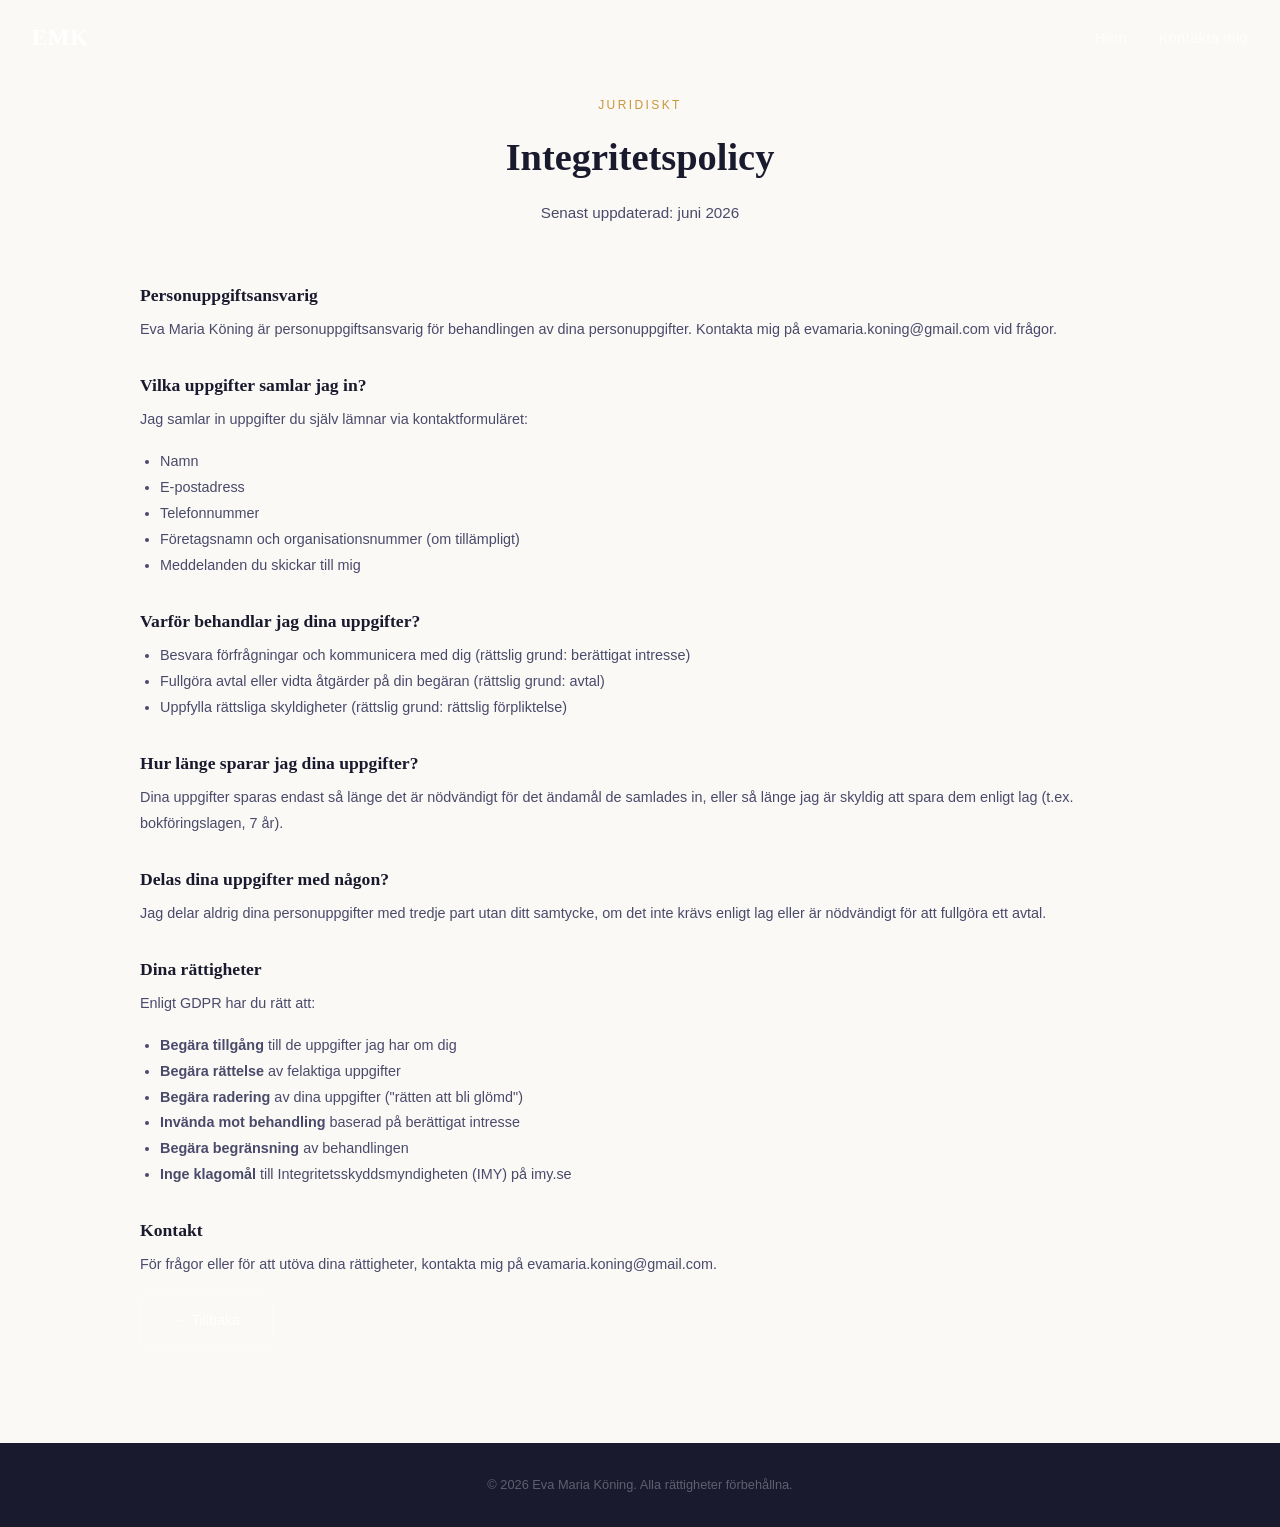
==== integritetspolicy.html @ 90b69c73 "made contactform, added img" ====
<!doctype html>
<html lang="sv">
  <head>
    <meta charset="UTF-8" />
    <meta name="viewport" content="width=device-width, initial-scale=1.0" />
    <title>Integritetspolicy | Eva Maria Köning</title>
    <link rel="stylesheet" href="style.css" />
    <meta
      name="description"
      content="Integritetspolicy för Eva Maria Köning – hur jag samlar in, använder och skyddar personuppgifter."
    />
  </head>
  <body>
    <!-- HEADER -->
    <header id="site-header">
      <div class="header-inner">
        <a href="index.html" class="logo">EMK</a>
        <nav class="menu">
          <ul>
            <li><a href="index.html">Hem</a></li>
            <li><a href="index.html#kontakt">Kontakta mig</a></li>
          </ul>
        </nav>
      </div>
    </header>

    <main>
      <section class="section">
        <div class="container">
          <div class="section-header">
            <span class="section-label">Juridiskt</span>
            <h2>Integritetspolicy</h2>
            <p>Senast uppdaterad: juni 2026</p>
          </div>

          <article class="policy-text">
            <h3>Personuppgiftsansvarig</h3>
            <p>
              Eva Maria Köning är personuppgiftsansvarig för behandlingen av
              dina personuppgifter. Kontakta mig på
              <a href="mailto:evamaria.koning@gmail.com"
                >evamaria.koning@gmail.com</a
              >
              vid frågor.
            </p>

            <h3>Vilka uppgifter samlar jag in?</h3>
            <p>
              Jag samlar in uppgifter du själv lämnar via kontaktformuläret:
            </p>
            <ul>
              <li>Namn</li>
              <li>E-postadress</li>
              <li>Telefonnummer</li>
              <li>Företagsnamn och organisationsnummer (om tillämpligt)</li>
              <li>Meddelanden du skickar till mig</li>
            </ul>

            <h3>Varför behandlar jag dina uppgifter?</h3>
            <ul>
              <li>
                Besvara förfrågningar och kommunicera med dig (rättslig grund:
                berättigat intresse)
              </li>
              <li>
                Fullgöra avtal eller vidta åtgärder på din begäran (rättslig
                grund: avtal)
              </li>
              <li>
                Uppfylla rättsliga skyldigheter (rättslig grund: rättslig
                förpliktelse)
              </li>
            </ul>

            <h3>Hur länge sparar jag dina uppgifter?</h3>
            <p>
              Dina uppgifter sparas endast så länge det är nödvändigt för det
              ändamål de samlades in, eller så länge jag är skyldig att spara
              dem enligt lag (t.ex. bokföringslagen, 7 år).
            </p>

            <h3>Delas dina uppgifter med någon?</h3>
            <p>
              Jag delar aldrig dina personuppgifter med tredje part utan ditt
              samtycke, om det inte krävs enligt lag eller är nödvändigt för att
              fullgöra ett avtal.
            </p>

            <h3>Dina rättigheter</h3>
            <p>Enligt GDPR har du rätt att:</p>
            <ul>
              <li>
                <strong>Begära tillgång</strong> till de uppgifter jag har om
                dig
              </li>
              <li><strong>Begära rättelse</strong> av felaktiga uppgifter</li>
              <li>
                <strong>Begära radering</strong> av dina uppgifter ("rätten att
                bli glömd")
              </li>
              <li>
                <strong>Invända mot behandling</strong> baserad på berättigat
                intresse
              </li>
              <li><strong>Begära begränsning</strong> av behandlingen</li>
              <li>
                <strong>Inge klagomål</strong> till Integritetsskyddsmyndigheten
                (IMY) på
                <a
                  href="https://www.imy.se"
                  target="_blank"
                  rel="noopener noreferrer"
                  >imy.se</a
                >
              </li>
            </ul>

            <h3>Kontakt</h3>
            <p>
              För frågor eller för att utöva dina rättigheter, kontakta mig på
              <a href="mailto:evamaria.koning@gmail.com"
                >evamaria.koning@gmail.com</a
              >.
            </p>

            <a
              href="javascript:history.back()"
              class="btn btn-outline btn-back"
            >
              ← Tillbaka
            </a>
          </article>
        </div>
      </section>
    </main>

    <footer class="footer">
      <div class="container">
        <p class="footer-copy">
          &copy; 2026 Eva Maria Köning. Alla rättigheter förbehållna.
        </p>
      </div>
    </footer>
  </body>
</html>
---- style.css ----
@charset "UTF-8";

/* ===================================
   VARIABLER & RESET
   =================================== */
:root {
  --ink: #1a1a2e;
  --ink-mid: #4a4a6a;
  --ink-light: #8888aa;
  --cream: #faf9f6;
  --white: #ffffff;
  --accent: #c9963a;
  --accent-light: #f5e8d0;
  --accent-dark: #a67c28;
  --border: #e8e4dc;
  --bg-alt: #f3f1ec;
  --radius: 12px;
  --radius-sm: 6px;
  --shadow: 0 2px 16px rgba(26, 26, 46, 0.08);
  --shadow-lg: 0 8px 40px rgba(26, 26, 46, 0.14);
  --transition: 0.3s ease;
}

*,
*::before,
*::after {
  box-sizing: border-box;
  margin: 0;
  padding: 0;
}

html {
  scroll-behavior: smooth;
  font-size: 16px;
}

body {
  font-family: "DM Sans", sans-serif;
  background: var(--cream);
  color: var(--ink);
  line-height: 1.6;
}

a {
  color: inherit;
  text-decoration: none;
}

/* ===================================
   HEADER
   =================================== */
#site-header {
  position: fixed;
  top: 0;
  left: 0;
  right: 0;
  z-index: 100;
  transition:
    background var(--transition),
    box-shadow var(--transition);
}

.header-inner {
  display: flex;
  align-items: center;
  justify-content: space-between;
  padding: 1.25rem 2rem;
}

#site-header.scrolled {
  background: var(--white);
  box-shadow: 0 1px 0 var(--border);
}

.logo {
  font-family: "Playfair Display", serif;
  font-size: 1.4rem;
  font-weight: 700;
  color: var(--white);
  letter-spacing: 0.05em;
  transition: color var(--transition);
}

#site-header.scrolled .logo {
  color: var(--ink);
}

#menu-toggle {
  display: none;
}

.menu-icon {
  display: none;
  font-size: 1.8rem;
  cursor: pointer;
  color: var(--white);
  transition: color var(--transition);
}

#site-header.scrolled .menu-icon {
  color: var(--ink);
}

.menu ul {
  list-style: none;
  display: flex;
  gap: 2rem;
  align-items: center;
}

.menu a {
  font-size: 0.9rem;
  font-weight: 500;
  color: rgba(255, 255, 255, 0.85);
  letter-spacing: 0.03em;
  transition: color var(--transition);
}

.menu a:hover {
  color: var(--white);
}

#site-header.scrolled .menu a {
  color: var(--ink-mid);
}

#site-header.scrolled .menu a:hover {
  color: var(--accent);
}

.nav-cta {
  background: var(--accent) !important;
  color: var(--white) !important;
  padding: 0.5rem 1.25rem !important;
  border-radius: var(--radius-sm) !important;
  transition: background var(--transition) !important;
}

.nav-cta:hover {
  background: var(--accent-dark) !important;
}

@media (max-width: 767px) {
  .menu-icon {
    display: block;
  }

  .menu {
    display: none;
    position: absolute;
    top: 100%;
    right: 0;
    background: var(--white);
    box-shadow: var(--shadow-lg);
    border-radius: 0 0 var(--radius) var(--radius);
    min-width: 220px;
  }

  #menu-toggle:checked + .menu-icon + .menu {
    display: block;
  }

  .menu ul {
    flex-direction: column;
    gap: 0;
    padding: 0.5rem 0;
  }

  .menu a {
    display: block;
    padding: 0.75rem 1.5rem;
    color: var(--ink) !important;
  }

  .nav-cta {
    margin: 0.5rem 1rem !important;
    display: block !important;
    text-align: center !important;
  }
}

/* ===================================
   HERO
   =================================== */
.hero {
  position: relative;
  min-height: 100vh;
  display: flex;
  align-items: center;
  background: var(--ink);
  overflow: hidden;
}

.hero-bg {
  position: absolute;
  inset: 0;
  background:
    radial-gradient(
      ellipse at 70% 50%,
      rgba(201, 150, 58, 0.15) 0%,
      transparent 60%
    ),
    radial-gradient(
      ellipse at 20% 80%,
      rgba(201, 150, 58, 0.08) 0%,
      transparent 50%
    );
}

.hero-content {
  position: relative;
  z-index: 1;
  padding: 8rem 2rem 4rem;
  max-width: 1100px;
  margin: 0 auto;
  width: 100%;
}

.hero-eyebrow {
  font-size: 0.8rem;
  letter-spacing: 0.2em;
  text-transform: uppercase;
  color: var(--accent);
  margin-bottom: 1.5rem;
}

.hero-content h1 {
  font-family: "Playfair Display", serif;
  font-size: clamp(3rem, 8vw, 6rem);
  font-weight: 700;
  line-height: 1.05;
  color: var(--white);
  margin-bottom: 1.5rem;
}

.hero-content h1 em {
  color: var(--accent);
  font-style: italic;
}

.hero-sub {
  font-size: 1.1rem;
  color: rgba(255, 255, 255, 0.7);
  max-width: 500px;
  margin-bottom: 2.5rem;
  line-height: 1.7;
}

.hero-btns {
  display: flex;
  gap: 1rem;
  flex-wrap: wrap;
}

.hero-deco {
  position: absolute;
  right: 5%;
  top: 50%;
  transform: translateY(-50%);
  pointer-events: none;
}

.deco-circle {
  width: 300px;
  height: 300px;
  border-radius: 50%;
  border: 1px solid rgba(201, 150, 58, 0.2);
  position: relative;
}

.deco-circle::before {
  content: "";
  position: absolute;
  inset: 20px;
  border-radius: 50%;
  border: 1px solid rgba(201, 150, 58, 0.15);
}

.deco-line {
  width: 1px;
  height: 120px;
  background: linear-gradient(to bottom, var(--accent), transparent);
  margin: 0 auto;
}

@media (max-width: 767px) {
  .hero-deco {
    display: none;
  }
}

/* ===================================
   KNAPPAR
   =================================== */
.btn {
  display: inline-block;
  font-family: "DM Sans", sans-serif;
  font-size: 0.9rem;
  font-weight: 500;
  padding: 0.85rem 2rem;
  border-radius: var(--radius-sm);
  transition: all var(--transition);
  cursor: pointer;
}

.btn-primary {
  background: var(--accent);
  color: var(--white);
}

.btn-primary:hover {
  background: var(--accent-dark);
  transform: translateY(-2px);
  box-shadow: 0 6px 20px rgba(201, 150, 58, 0.3);
}

.btn-outline {
  background: transparent;
  color: var(--white);
  border: 1px solid rgba(255, 255, 255, 0.3);
}

.btn-outline:hover {
  border-color: var(--white);
  transform: translateY(-2px);
}

/* ===================================
   GEMENSAMT
   =================================== */
.section {
  padding: 6rem 1.5rem;
}

.section-alt {
  background: var(--bg-alt);
}

.container {
  max-width: 1000px;
  margin: 0 auto;
}

.section-header {
  text-align: center;
  margin-bottom: 3.5rem;
}

.section-label {
  display: block;
  font-size: 0.75rem;
  letter-spacing: 0.2em;
  text-transform: uppercase;
  color: var(--accent);
  margin-bottom: 0.75rem;
}

.section-header h2 {
  font-family: "Playfair Display", serif;
  font-size: clamp(1.8rem, 3vw, 2.5rem);
  font-weight: 700;
  color: var(--ink);
  margin-bottom: 0.75rem;
}

.section-header p {
  font-size: 0.95rem;
  color: var(--ink-mid);
  max-width: 500px;
  margin: 0 auto;
}

/* ===================================
   OM MIG
   =================================== */
.om-grid {
  display: grid;
  grid-template-columns: 1fr 1fr;
  gap: 4rem;
  align-items: center;
}

.om-text .section-label {
  text-align: left;
}

.om-text h2 {
  font-family: "Playfair Display", serif;
  font-size: clamp(1.8rem, 3vw, 2.5rem);
  font-weight: 700;
  color: var(--ink);
  margin-bottom: 1.25rem;
  line-height: 1.2;
}

.om-text p {
  color: var(--ink-mid);
  margin-bottom: 1rem;
  line-height: 1.8;
}

.om-text em {
  color: var(--accent);
  font-style: italic;
}

.om-lista {
  list-style: none;
  margin-top: 1.5rem;
  display: flex;
  flex-direction: column;
  gap: 0.5rem;
}

.om-lista li {
  font-size: 0.9rem;
  color: var(--ink-mid);
}

.om-bild {
  display: flex;
  justify-content: center;
}

.bild-placeholder {
  width: 100%;
  max-width: 360px;
  aspect-ratio: 3/4;
  background: var(--border);
  border-radius: var(--radius);
  display: flex;
  align-items: center;
  justify-content: center;
  color: var(--ink-light);
  font-size: 0.85rem;
  border: 2px dashed var(--border);
}

@media (max-width: 767px) {
  .om-grid {
    grid-template-columns: 1fr;
    gap: 2rem;
  }

  .om-bild {
    order: -1;
  }
}

/* ===================================
   TJÄNSTER
   =================================== */
.tjanster-grid {
  display: grid;
  grid-template-columns: repeat(auto-fit, minmax(220px, 1fr));
  gap: 1.5rem;
}

.tjanst-kort {
  background: var(--white);
  border: 1px solid var(--border);
  border-radius: var(--radius);
  padding: 2rem 1.5rem;
  transition:
    transform var(--transition),
    box-shadow var(--transition);
}

.tjanst-kort:hover {
  transform: translateY(-4px);
  box-shadow: var(--shadow-lg);
}

.tjanst-ikon {
  font-size: 1.8rem;
  color: var(--accent);
  margin-bottom: 1rem;
}

.tjanst-kort h3 {
  font-family: "Playfair Display", serif;
  font-size: 1.1rem;
  color: var(--ink);
  margin-bottom: 0.75rem;
}

.tjanst-kort p {
  font-size: 0.9rem;
  color: var(--ink-mid);
  line-height: 1.7;
}

/* ===================================
   PORTFOLIO
   =================================== */
.portfolio-grid {
  display: grid;
  grid-template-columns: repeat(auto-fit, minmax(280px, 1fr));
  gap: 1.5rem;
}

.portfolio-kort {
  background: var(--white);
  border: 1px solid var(--border);
  border-radius: var(--radius);
  overflow: hidden;
  transition:
    transform var(--transition),
    box-shadow var(--transition);
}
a.portfolio-kort {
  text-decoration: none;
  color: inherit;
  display: block;
}

.portfolio-kort:hover {
  transform: translateY(-4px);
  box-shadow: var(--shadow-lg);
}

.portfolio-bild {
  height: 200px;
  overflow: hidden; /* lägg till */
}

.portfolio-bild img {
  width: 100%;
  height: 100%;
  max-width: 100%;
  object-fit: cover; /* fyller ytan utan att stretcha */
  object-position: center;
  display: block;
  transition: transform 0.4s ease;
}
.portfolio-kort:hover .portfolio-bild img {
  transform: scale(1.05); /* lätt zoom vid hover */
}
.portfolio-info {
  padding: 1.25rem;
}

.portfolio-info h3 {
  font-family: "Playfair Display", serif;
  font-size: 1.05rem;
  color: var(--ink);
  margin-bottom: 0.5rem;
}

.portfolio-info p {
  font-size: 0.85rem;
  color: var(--ink-mid);
  margin-bottom: 0.75rem;
  line-height: 1.6;
}

.portfolio-tag {
  display: inline-block;
  font-size: 0.75rem;
  font-weight: 500;
  background: var(--accent-light);
  color: var(--accent-dark);
  padding: 0.2rem 0.6rem;
  border-radius: 20px;
  margin-right: 0.25rem;
}

/* ===================================
   PRISER
   =================================== */
.priser-grid {
  display: grid;
  grid-template-columns: repeat(auto-fit, minmax(260px, 1fr));
  gap: 1.5rem;
  align-items: start;
}

.pris-kort {
  background: var(--white);
  border: 1px solid var(--border);
  border-radius: var(--radius);
  padding: 2rem 1.5rem;
  position: relative;
}

.pris-featured {
  background: var(--ink);
  border-color: var(--ink);
  transform: scale(1.03);
}

.pris-badge {
  position: absolute;
  top: -12px;
  left: 50%;
  transform: translateX(-50%);
  background: var(--accent);
  color: var(--white);
  font-size: 0.75rem;
  font-weight: 600;
  padding: 0.3rem 1rem;
  border-radius: 20px;
}

.pris-kort h3 {
  font-family: "Playfair Display", serif;
  font-size: 1.2rem;
  color: var(--ink);
  margin-bottom: 0.75rem;
}

.pris-featured h3 {
  color: var(--white);
}

.pris {
  font-size: 0.9rem;
  color: var(--ink-mid);
  margin-bottom: 1.5rem;
}

.pris-featured .pris {
  color: rgba(255, 255, 255, 0.7);
}

.pris strong {
  font-size: 1.5rem;
  color: var(--ink);
  font-family: "Playfair Display", serif;
}

.pris-featured .pris strong {
  color: var(--accent);
}

.pris-lista {
  list-style: none;
  margin-bottom: 1.5rem;
  display: flex;
  flex-direction: column;
  gap: 0.5rem;
}

.pris-lista li {
  font-size: 0.9rem;
  color: var(--ink-mid);
}

.pris-featured .pris-lista li {
  color: rgba(255, 255, 255, 0.7);
}

.pris-kort .btn-outline {
  color: var(--ink);
  border-color: var(--border);
  width: 100%;
  text-align: center;
}

.pris-kort .btn-outline:hover {
  border-color: var(--accent);
  color: var(--accent);
}

.pris-featured .btn-primary {
  width: 100%;
  text-align: center;
}

/* ===================================
   REFERENSER
   =================================== 
.ref-grid {
  display: grid;
  grid-template-columns: repeat(auto-fit, minmax(280px, 1fr));
  gap: 1.5rem;
}

.ref-kort {
  background: var(--white);
  border: 1px solid var(--border);
  border-radius: var(--radius);
  padding: 2rem;
  border-left: 3px solid var(--accent);
}

.ref-citat {
  font-family: "Playfair Display", serif;
  font-style: italic;
  font-size: 1rem;
  color: var(--ink);
  line-height: 1.7;
  margin-bottom: 1rem;
}

.ref-namn {
  font-size: 0.85rem;
  color: var(--ink-light);
}

/* ===================================
   KONTAKTFORMULÄR
   =================================== */
.form-card {
  max-width: 560px;
  margin: 2rem auto 0;
  background: var(--white);
  border: 1px solid var(--border);
  border-radius: var(--radius);
  padding: 2rem;
}

.field {
  display: flex;
  flex-direction: column;
  margin-bottom: 1.25rem;
}

.field label {
  font-size: 0.8rem;
  font-weight: 600;
  letter-spacing: 0.05em;
  text-transform: uppercase;
  color: var(--ink-mid);
  margin-bottom: 0.4rem;
}

.req {
  color: var(--accent);
}

.field input,
.field textarea {
  border: 1px solid var(--border);
  border-radius: var(--radius);
  padding: 0.75rem 1rem;
  font-size: 0.95rem;
  color: var(--ink);
  background: var(--white);
  transition: border-color var(--transition);
  font-family: inherit;
}

.field textarea {
  resize: vertical;
  min-height: 120px;
}

.field input:focus,
.field textarea:focus {
  outline: none;
  border-color: var(--accent);
}

/* Checkbox + integritetspolicy */
input[type="checkbox"] {
  accent-color: var(--accent);
  width: 1rem;
  height: 1rem;
  margin-right: 0.5rem;
  cursor: pointer;
}

label[for="integritetspolicy"] {
  font-size: 0.85rem;
  color: var(--ink-mid);
  display: inline;
}

label[for="integritetspolicy"] a {
  color: var(--accent);
  text-decoration: underline;
}

/* Skicka-knapp */
.btn-submit {
  display: block;
  width: 100%;
  margin-top: 1.25rem;
  padding: 0.85rem;
  background: var(--accent);
  color: var(--white);
  border: none;
  border-radius: var(--radius);
  font-size: 0.95rem;
  font-weight: 600;
  cursor: pointer;
  transition: opacity var(--transition);
}

.btn-submit:hover {
  opacity: 0.85;
}

/* Successmeddelande */
.form-success {
  font-size: 0.9rem;
  color: green;
  margin-bottom: 1rem;
}

/* ===================================
   FOOTER
   =================================== */
.footer {
  background: var(--ink);
  padding: 2rem 1.5rem;
  text-align: center;
}

.footer-copy {
  font-size: 0.8rem;
  color: rgba(255, 255, 255, 0.3);
}
.policy-text h3 {
  font-family: "Playfair Display", serif;
  font-size: 1.1rem;
  color: var(--ink);
  margin: 1.75rem 0 0.5rem;
}

.policy-text ul {
  padding-left: 1.25rem;
  margin-bottom: 1rem;
}

.policy-text li {
  font-size: 0.9rem;
  color: var(--ink-mid);
  line-height: 1.8;
}

.policy-text p {
  font-size: 0.9rem;
  color: var(--ink-mid);
  line-height: 1.8;
  margin-bottom: 1rem;
}
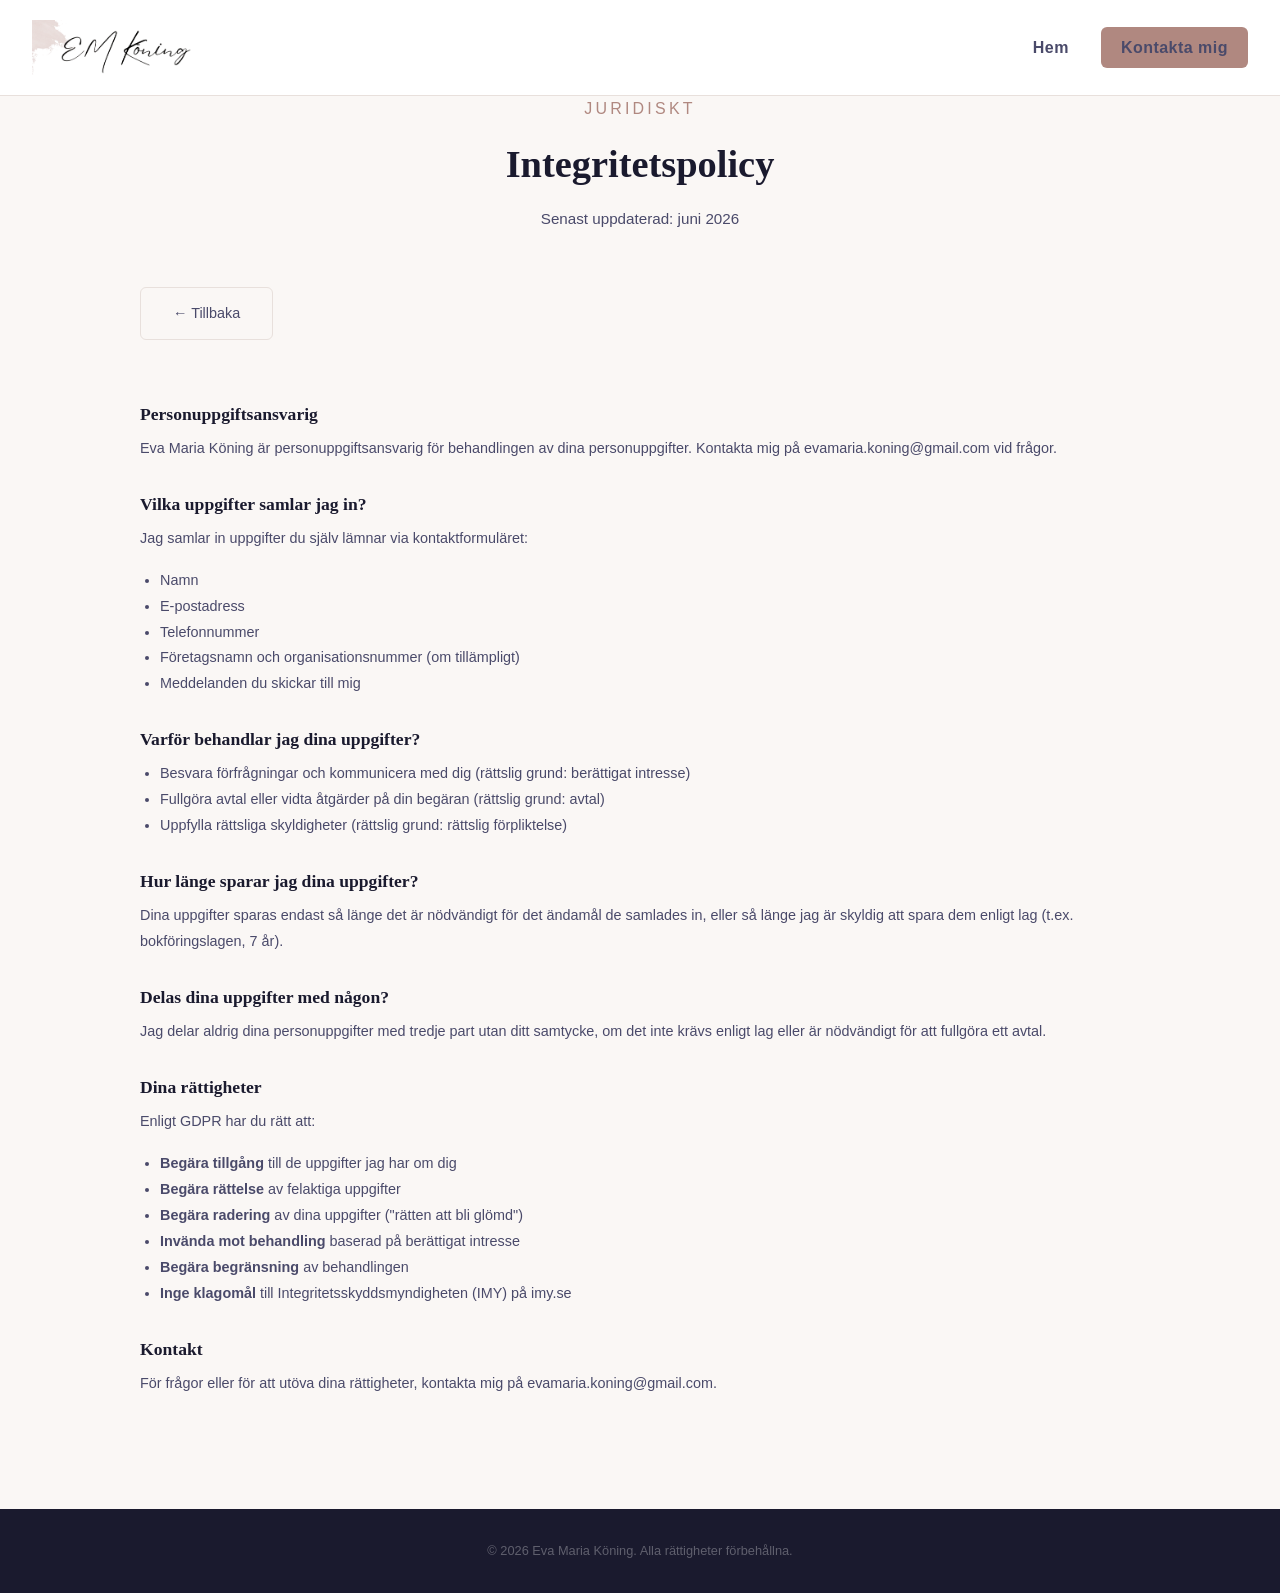
==== commit 582a6ae6: "worked with navbara in integritetspolicy.html and style.css" ====
--- a/integritetspolicy.html
+++ b/integritetspolicy.html
@@ -12,13 +12,21 @@
   </head>
   <body>
     <!-- HEADER -->
-    <header id="site-header">
+    <header id="site-header" class="scrolled">
       <div class="header-inner">
-        <a href="index.html" class="logo">EMK</a>
+        <a href="index.html" class="logo">
+          <img
+            src="image/logo-pink.png"
+            alt="EM Köning logotyp"
+            class="logo-mork"
+          />
+        </a>
+        <input type="checkbox" id="menu-toggle" />
+        <label for="menu-toggle" class="menu-icon">&#9776;</label>
         <nav class="menu">
           <ul>
             <li><a href="index.html">Hem</a></li>
-            <li><a href="index.html#kontakt">Kontakta mig</a></li>
+            <li><a href="index.html#kontakt" class="nav-cta">Kontakta mig</a></li>
           </ul>
         </nav>
       </div>
@@ -34,6 +42,13 @@
           </div>
 
           <article class="policy-text">
+            <a
+              href="javascript:history.back()"
+              class="btn btn-outline btn-back"
+            >
+              ← Tillbaka
+            </a>
+
             <h3>Personuppgiftsansvarig</h3>
             <p>
               Eva Maria Köning är personuppgiftsansvarig för behandlingen av
@@ -122,13 +137,6 @@
                 >evamaria.koning@gmail.com</a
               >.
             </p>
-
-            <a
-              href="javascript:history.back()"
-              class="btn btn-outline btn-back"
-            >
-              ← Tillbaka
-            </a>
           </article>
         </div>
       </section>
--- a/style.css
+++ b/style.css
@@ -7,13 +7,13 @@
   --ink: #1a1a2e;
   --ink-mid: #4a4a6a;
   --ink-light: #8888aa;
-  --cream: #faf9f6;
+  --cream: #faf7f5;
   --white: #ffffff;
-  --accent: #c9963a;
-  --accent-light: #f5e8d0;
-  --accent-dark: #a67c28;
-  --border: #e8e4dc;
-  --bg-alt: #f3f1ec;
+  --accent: #c49a94;
+  --accent-light: #f5eeeb;
+  --accent-dark: #b08880;
+  --border: #e8e0dc;
+  --bg-alt: #f3eeec;
   --radius: 12px;
   --radius-sm: 6px;
   --shadow: 0 2px 16px rgba(26, 26, 46, 0.08);
@@ -46,8 +46,13 @@
   text-decoration: none;
 }
 
+img {
+  max-width: 100%;
+}
+
 /* ===================================
    HEADER
+   (mobil-first: hamburgermeny är basläget)
    =================================== */
 #site-header {
   position: fixed;
@@ -64,7 +69,7 @@
   display: flex;
   align-items: center;
   justify-content: space-between;
-  padding: 1.25rem 2rem;
+  padding: 1rem 1.25rem;
 }
 
 #site-header.scrolled {
@@ -72,25 +77,44 @@
   box-shadow: 0 1px 0 var(--border);
 }
 
+/* LOGO */
 .logo {
-  font-family: "Playfair Display", serif;
-  font-size: 1.4rem;
-  font-weight: 700;
-  color: var(--white);
-  letter-spacing: 0.05em;
-  transition: color var(--transition);
-}
-
-#site-header.scrolled .logo {
-  color: var(--ink);
-}
-
+  display: flex;
+  align-items: center;
+}
+
+.logo img {
+  height: 44px;
+  width: auto;
+  transition: opacity var(--transition);
+}
+
+/* Rosa logga visas mot ljus hero */
+.logo .logo-ljus {
+  display: block;
+}
+
+/* Svart logga dold från start */
+.logo .logo-mork {
+  display: none;
+}
+
+/* Vid scroll: visa rosa, dölj svart */
+#site-header.scrolled .logo .logo-ljus {
+  display: none;
+}
+
+#site-header.scrolled .logo .logo-mork {
+  display: block;
+}
+
+/* HAMBURGER */
 #menu-toggle {
   display: none;
 }
 
 .menu-icon {
-  display: none;
+  display: block;
   font-size: 1.8rem;
   cursor: pointer;
   color: var(--white);
@@ -101,81 +125,109 @@
   color: var(--ink);
 }
 
+/* MENY (dold som standard på mobil, öppnas via checkbox-hack) */
+.menu {
+  display: none;
+  position: absolute;
+  top: 100%;
+  right: 0;
+  background: var(--white);
+  box-shadow: var(--shadow-lg);
+  border-radius: 0 0 var(--radius) var(--radius);
+  min-width: 220px;
+}
+
+#menu-toggle:checked + .menu-icon + .menu {
+  display: block;
+}
+
 .menu ul {
   list-style: none;
   display: flex;
-  gap: 2rem;
-  align-items: center;
+  flex-direction: column;
+  gap: 0;
+  padding: 0.5rem 0;
+  align-items: stretch;
 }
 
 .menu a {
-  font-size: 0.9rem;
-  font-weight: 500;
-  color: rgba(255, 255, 255, 0.85);
+  display: block;
+  font-size: 1rem;
+  font-weight: 700;
   letter-spacing: 0.03em;
+  padding: 0.75rem 1.5rem;
+  color: var(--ink) !important;
   transition: color var(--transition);
 }
 
 .menu a:hover {
-  color: var(--white);
-}
-
-#site-header.scrolled .menu a {
-  color: var(--ink-mid);
-}
-
-#site-header.scrolled .menu a:hover {
   color: var(--accent);
 }
 
 .nav-cta {
-  background: var(--accent) !important;
+  background: var(--accent-dark) !important;
   color: var(--white) !important;
   padding: 0.5rem 1.25rem !important;
   border-radius: var(--radius-sm) !important;
   transition: background var(--transition) !important;
+  margin: 0.5rem 1rem !important;
+  display: block !important;
+  text-align: center !important;
 }
 
 .nav-cta:hover {
-  background: var(--accent-dark) !important;
-}
-
-@media (max-width: 767px) {
+  background: var(--accent) !important;
+}
+
+@media (min-width: 768px) {
+  .header-inner {
+    padding: 1.25rem 2rem;
+  }
+
+  .logo img {
+    height: 55px;
+  }
+
   .menu-icon {
+    display: none;
+  }
+
+  .menu {
     display: block;
-  }
-
-  .menu {
-    display: none;
-    position: absolute;
-    top: 100%;
-    right: 0;
-    background: var(--white);
-    box-shadow: var(--shadow-lg);
-    border-radius: 0 0 var(--radius) var(--radius);
-    min-width: 220px;
-  }
-
-  #menu-toggle:checked + .menu-icon + .menu {
-    display: block;
+    position: static;
+    background: none;
+    box-shadow: none;
+    min-width: 0;
   }
 
   .menu ul {
-    flex-direction: column;
-    gap: 0;
-    padding: 0.5rem 0;
+    flex-direction: row;
+    gap: 2rem;
+    align-items: center;
+    padding: 0;
   }
 
   .menu a {
-    display: block;
-    padding: 0.75rem 1.5rem;
-    color: var(--ink) !important;
+    display: inline;
+    padding: 0;
+    color: rgba(255, 255, 255, 0.85) !important;
+  }
+
+  .menu a:hover {
+    color: var(--white);
+  }
+
+  #site-header.scrolled .menu a {
+    color: var(--ink-mid) !important;
+  }
+
+  #site-header.scrolled .menu a:hover {
+    color: var(--accent) !important;
   }
 
   .nav-cta {
-    margin: 0.5rem 1rem !important;
-    display: block !important;
-    text-align: center !important;
+    margin: 0 !important;
+    display: inline-block !important;
   }
 }
 
@@ -185,6 +237,7 @@
 .hero {
   position: relative;
   min-height: 100vh;
+  min-height: 100svh; /* undviker att mobilens adressfält kapar innehållet */
   display: flex;
   align-items: center;
   background: var(--ink);
@@ -210,10 +263,19 @@
 .hero-content {
   position: relative;
   z-index: 1;
-  padding: 8rem 2rem 4rem;
+  padding: 6.5rem 1.5rem 3rem;
   max-width: 1100px;
   margin: 0 auto;
   width: 100%;
+}
+
+/* Loggan som visas inne i hero-innehållet */
+.hero-logo {
+  display: block;
+  width: 100%;
+  max-width: 180px;
+  height: auto;
+  margin-bottom: 1.5rem;
 }
 
 .hero-eyebrow {
@@ -239,7 +301,7 @@
 }
 
 .hero-sub {
-  font-size: 1.1rem;
+  font-size: 1.05rem;
   color: rgba(255, 255, 255, 0.7);
   max-width: 500px;
   margin-bottom: 2.5rem;
@@ -253,6 +315,7 @@
 }
 
 .hero-deco {
+  display: none;
   position: absolute;
   right: 5%;
   top: 50%;
@@ -283,9 +346,21 @@
   margin: 0 auto;
 }
 
-@media (max-width: 767px) {
+@media (min-width: 768px) {
+  .hero-content {
+    padding: 8rem 2rem 4rem;
+  }
+
+  .hero-logo {
+    max-width: 220px;
+  }
+
+  .hero-sub {
+    font-size: 1.1rem;
+  }
+
   .hero-deco {
-    display: none;
+    display: block;
   }
 }
 
@@ -329,7 +404,7 @@
    GEMENSAMT
    =================================== */
 .section {
-  padding: 6rem 1.5rem;
+  padding: 4rem 1.25rem;
 }
 
 .section-alt {
@@ -343,15 +418,15 @@
 
 .section-header {
   text-align: center;
-  margin-bottom: 3.5rem;
+  margin-bottom: 2.5rem;
 }
 
 .section-label {
   display: block;
-  font-size: 0.75rem;
+  font-size: 0.9rem;
   letter-spacing: 0.2em;
   text-transform: uppercase;
-  color: var(--accent);
+  color: var(--accent-dark);
   margin-bottom: 0.75rem;
 }
 
@@ -370,13 +445,27 @@
   margin: 0 auto;
 }
 
+@media (min-width: 768px) {
+  .section {
+    padding: 6rem 1.5rem;
+  }
+
+  .section-header {
+    margin-bottom: 3.5rem;
+  }
+
+  .section-label {
+    font-size: 1rem;
+  }
+}
+
 /* ===================================
    OM MIG
    =================================== */
 .om-grid {
   display: grid;
-  grid-template-columns: 1fr 1fr;
-  gap: 4rem;
+  grid-template-columns: 1fr;
+  gap: 2rem;
   align-items: center;
 }
 
@@ -420,6 +509,7 @@
 .om-bild {
   display: flex;
   justify-content: center;
+  order: -1;
 }
 
 .bild-placeholder {
@@ -431,19 +521,26 @@
   display: flex;
   align-items: center;
   justify-content: center;
-  color: var(--ink-light);
-  font-size: 0.85rem;
-  border: 2px dashed var(--border);
-}
-
-@media (max-width: 767px) {
+  overflow: hidden; /* lägg till så bilden inte läcker ut */
+}
+
+.bild-placeholder img {
+  width: 100%;
+  height: 100%;
+  object-fit: cover;
+  object-position: center top; /* prioriterar ansiktet */
+  border-radius: var(--radius);
+  display: block;
+}
+
+@media (min-width: 768px) {
   .om-grid {
-    grid-template-columns: 1fr;
-    gap: 2rem;
+    grid-template-columns: 1fr 1fr;
+    gap: 4rem;
   }
 
   .om-bild {
-    order: -1;
+    order: 0;
   }
 }
 
@@ -451,43 +548,155 @@
    TJÄNSTER
    =================================== */
 .tjanster-grid {
-  display: grid;
-  grid-template-columns: repeat(auto-fit, minmax(220px, 1fr));
-  gap: 1.5rem;
+  display: flex;
+  flex-direction: column;
+  gap: 1rem;
 }
 
 .tjanst-kort {
   background: var(--white);
   border: 1px solid var(--border);
   border-radius: var(--radius);
-  padding: 2rem 1.5rem;
+  padding: 1.5rem;
+  display: flex;
+  align-items: flex-start;
+  gap: 1.25rem;
   transition:
     transform var(--transition),
     box-shadow var(--transition);
 }
 
 .tjanst-kort:hover {
-  transform: translateY(-4px);
+  transform: translateY(-3px);
   box-shadow: var(--shadow-lg);
 }
 
 .tjanst-ikon {
-  font-size: 1.8rem;
-  color: var(--accent);
-  margin-bottom: 1rem;
+  color: var(--accent);
+  flex-shrink: 0;
+  margin-top: 2px;
+}
+
+/* Textwrapper: gör att rubrik + text kan krympa/radbryta korrekt i flexboxen */
+.tjanst-text {
+  flex: 1 1 auto;
+  min-width: 0;
 }
 
 .tjanst-kort h3 {
   font-family: "Playfair Display", serif;
-  font-size: 1.1rem;
+  font-size: 1.05rem;
   color: var(--ink);
-  margin-bottom: 0.75rem;
+  margin-bottom: 0.5rem;
 }
 
 .tjanst-kort p {
   font-size: 0.9rem;
   color: var(--ink-mid);
   line-height: 1.7;
+  margin: 0;
+}
+
+.tjanst-kort p a {
+  color: var(--accent);
+  text-decoration: underline;
+}
+
+@media (min-width: 768px) {
+  .tjanst-kort {
+    padding: 1.75rem 2rem;
+    gap: 1.5rem;
+  }
+}
+
+/* ===================================
+   PROCESS
+   =================================== */
+.process-grid {
+  display: flex;
+  flex-direction: column;
+  gap: 0;
+}
+
+.process-steg {
+  display: flex;
+  align-items: flex-start;
+  gap: 1.25rem;
+  padding: 2rem 0;
+  border-bottom: 1px solid var(--border);
+  position: relative;
+}
+
+.process-steg:last-child {
+  border-bottom: none;
+}
+
+.process-nr {
+  font-family: "Playfair Display", serif;
+  font-size: 2.5rem;
+  font-weight: 700;
+  color: var(--accent);
+  line-height: 1;
+  flex-shrink: 0;
+  width: 50px;
+  text-align: right;
+  letter-spacing: -0.02em;
+  -webkit-user-select: none;
+  user-select: none;
+}
+
+.process-content {
+  min-width: 0;
+}
+
+.process-content h3 {
+  font-family: "Playfair Display", serif;
+  font-size: 1.2rem;
+  color: var(--ink);
+  margin-bottom: 0.6rem;
+}
+
+.process-content p {
+  font-size: 0.9rem;
+  color: var(--ink-mid);
+  line-height: 1.8;
+  max-width: 620px;
+}
+
+.process-lista {
+  list-style: none;
+  margin-top: 1rem;
+  display: flex;
+  flex-direction: column;
+  gap: 0.4rem;
+}
+
+.process-lista li {
+  font-size: 0.875rem;
+  color: var(--ink-mid);
+  padding-left: 1.1rem;
+  position: relative;
+}
+
+.process-lista li::before {
+  content: "✦";
+  position: absolute;
+  left: 0;
+  color: var(--accent);
+  font-size: 0.5rem;
+  top: 0.35rem;
+}
+
+@media (min-width: 768px) {
+  .process-steg {
+    gap: 2rem;
+    padding: 2.5rem 0;
+  }
+
+  .process-nr {
+    font-size: 3.5rem;
+    width: 80px;
+  }
 }
 
 /* ===================================
@@ -508,6 +717,7 @@
     transform var(--transition),
     box-shadow var(--transition);
 }
+
 a.portfolio-kort {
   text-decoration: none;
   color: inherit;
@@ -521,7 +731,7 @@
 
 .portfolio-bild {
   height: 200px;
-  overflow: hidden; /* lägg till */
+  overflow: hidden;
 }
 
 .portfolio-bild img {
@@ -533,9 +743,11 @@
   display: block;
   transition: transform 0.4s ease;
 }
+
 .portfolio-kort:hover .portfolio-bild img {
   transform: scale(1.05); /* lätt zoom vid hover */
 }
+
 .portfolio-info {
   padding: 1.25rem;
 }
@@ -566,136 +778,69 @@
 }
 
 /* ===================================
-   PRISER
-   =================================== */
-.priser-grid {
-  display: grid;
-  grid-template-columns: repeat(auto-fit, minmax(260px, 1fr));
-  gap: 1.5rem;
-  align-items: start;
-}
-
-.pris-kort {
-  background: var(--white);
-  border: 1px solid var(--border);
-  border-radius: var(--radius);
-  padding: 2rem 1.5rem;
-  position: relative;
-}
-
-.pris-featured {
-  background: var(--ink);
-  border-color: var(--ink);
-  transform: scale(1.03);
-}
-
-.pris-badge {
-  position: absolute;
-  top: -12px;
-  left: 50%;
-  transform: translateX(-50%);
-  background: var(--accent);
-  color: var(--white);
-  font-size: 0.75rem;
-  font-weight: 600;
-  padding: 0.3rem 1rem;
-  border-radius: 20px;
-}
-
-.pris-kort h3 {
+   VANLIGA FRÅGOR
+   =================================== */
+.faq-lista {
+  max-width: 720px;
+  margin: 0 auto;
+}
+
+.faq-item {
+  border-bottom: 1px solid var(--border);
+}
+
+.faq-item:first-child {
+  border-top: 1px solid var(--border);
+}
+
+.faq-fraga {
+  list-style: none;
+  display: flex;
+  justify-content: space-between;
+  align-items: center;
+  padding: 1.25rem 0;
   font-family: "Playfair Display", serif;
-  font-size: 1.2rem;
-  color: var(--ink);
-  margin-bottom: 0.75rem;
-}
-
-.pris-featured h3 {
-  color: var(--white);
-}
-
-.pris {
-  font-size: 0.9rem;
-  color: var(--ink-mid);
-  margin-bottom: 1.5rem;
-}
-
-.pris-featured .pris {
-  color: rgba(255, 255, 255, 0.7);
-}
-
-.pris strong {
-  font-size: 1.5rem;
-  color: var(--ink);
-  font-family: "Playfair Display", serif;
-}
-
-.pris-featured .pris strong {
-  color: var(--accent);
-}
-
-.pris-lista {
-  list-style: none;
-  margin-bottom: 1.5rem;
-  display: flex;
-  flex-direction: column;
-  gap: 0.5rem;
-}
-
-.pris-lista li {
-  font-size: 0.9rem;
-  color: var(--ink-mid);
-}
-
-.pris-featured .pris-lista li {
-  color: rgba(255, 255, 255, 0.7);
-}
-
-.pris-kort .btn-outline {
-  color: var(--ink);
-  border-color: var(--border);
-  width: 100%;
-  text-align: center;
-}
-
-.pris-kort .btn-outline:hover {
-  border-color: var(--accent);
-  color: var(--accent);
-}
-
-.pris-featured .btn-primary {
-  width: 100%;
-  text-align: center;
-}
-
-/* ===================================
-   REFERENSER
-   =================================== 
-.ref-grid {
-  display: grid;
-  grid-template-columns: repeat(auto-fit, minmax(280px, 1fr));
-  gap: 1.5rem;
-}
-
-.ref-kort {
-  background: var(--white);
-  border: 1px solid var(--border);
-  border-radius: var(--radius);
-  padding: 2rem;
-  border-left: 3px solid var(--accent);
-}
-
-.ref-citat {
-  font-family: "Playfair Display", serif;
-  font-style: italic;
   font-size: 1rem;
   color: var(--ink);
-  line-height: 1.7;
-  margin-bottom: 1rem;
-}
-
-.ref-namn {
-  font-size: 0.85rem;
-  color: var(--ink-light);
+  cursor: pointer;
+  gap: 1rem;
+}
+
+.faq-fraga::-webkit-details-marker {
+  display: none;
+}
+
+.faq-fraga::after {
+  content: "+";
+  font-family: "DM Sans", sans-serif;
+  font-size: 1.4rem;
+  font-weight: 300;
+  color: var(--accent);
+  flex-shrink: 0;
+  transition: transform var(--transition);
+}
+
+.faq-item[open] .faq-fraga::after {
+  transform: rotate(45deg);
+}
+
+.faq-item[open] .faq-fraga {
+  color: var(--accent);
+}
+
+.faq-svar {
+  padding: 0 0 1.25rem;
+}
+
+.faq-svar p {
+  font-size: 0.9rem;
+  color: var(--ink-mid);
+  line-height: 1.8;
+}
+
+.faq-svar a {
+  color: var(--accent);
+  text-decoration: underline;
 }
 
 /* ===================================
@@ -707,7 +852,7 @@
   background: var(--white);
   border: 1px solid var(--border);
   border-radius: var(--radius);
-  padding: 2rem;
+  padding: 1.5rem;
 }
 
 .field {
@@ -797,6 +942,13 @@
   font-size: 0.9rem;
   color: green;
   margin-bottom: 1rem;
+  display: none;
+}
+
+@media (min-width: 768px) {
+  .form-card {
+    padding: 2rem;
+  }
 }
 
 /* ===================================
@@ -812,6 +964,7 @@
   font-size: 0.8rem;
   color: rgba(255, 255, 255, 0.3);
 }
+
 .policy-text h3 {
   font-family: "Playfair Display", serif;
   font-size: 1.1rem;
@@ -836,3 +989,20 @@
   line-height: 1.8;
   margin-bottom: 1rem;
 }
+
+/* Tillbaka-knapp: btn-outline är gjord för mörk bakgrund (heron),
+   så vi läser om färgerna här för användning på ljus bakgrund */
+.btn-back {
+  display: inline-flex;
+  align-items: center;
+  gap: 0.4rem;
+  color: var(--ink-mid);
+  border-color: var(--border);
+  margin-bottom: 2rem;
+}
+
+.btn-back:hover {
+  color: var(--accent-dark);
+  border-color: var(--accent-dark);
+  transform: translateY(-2px);
+}
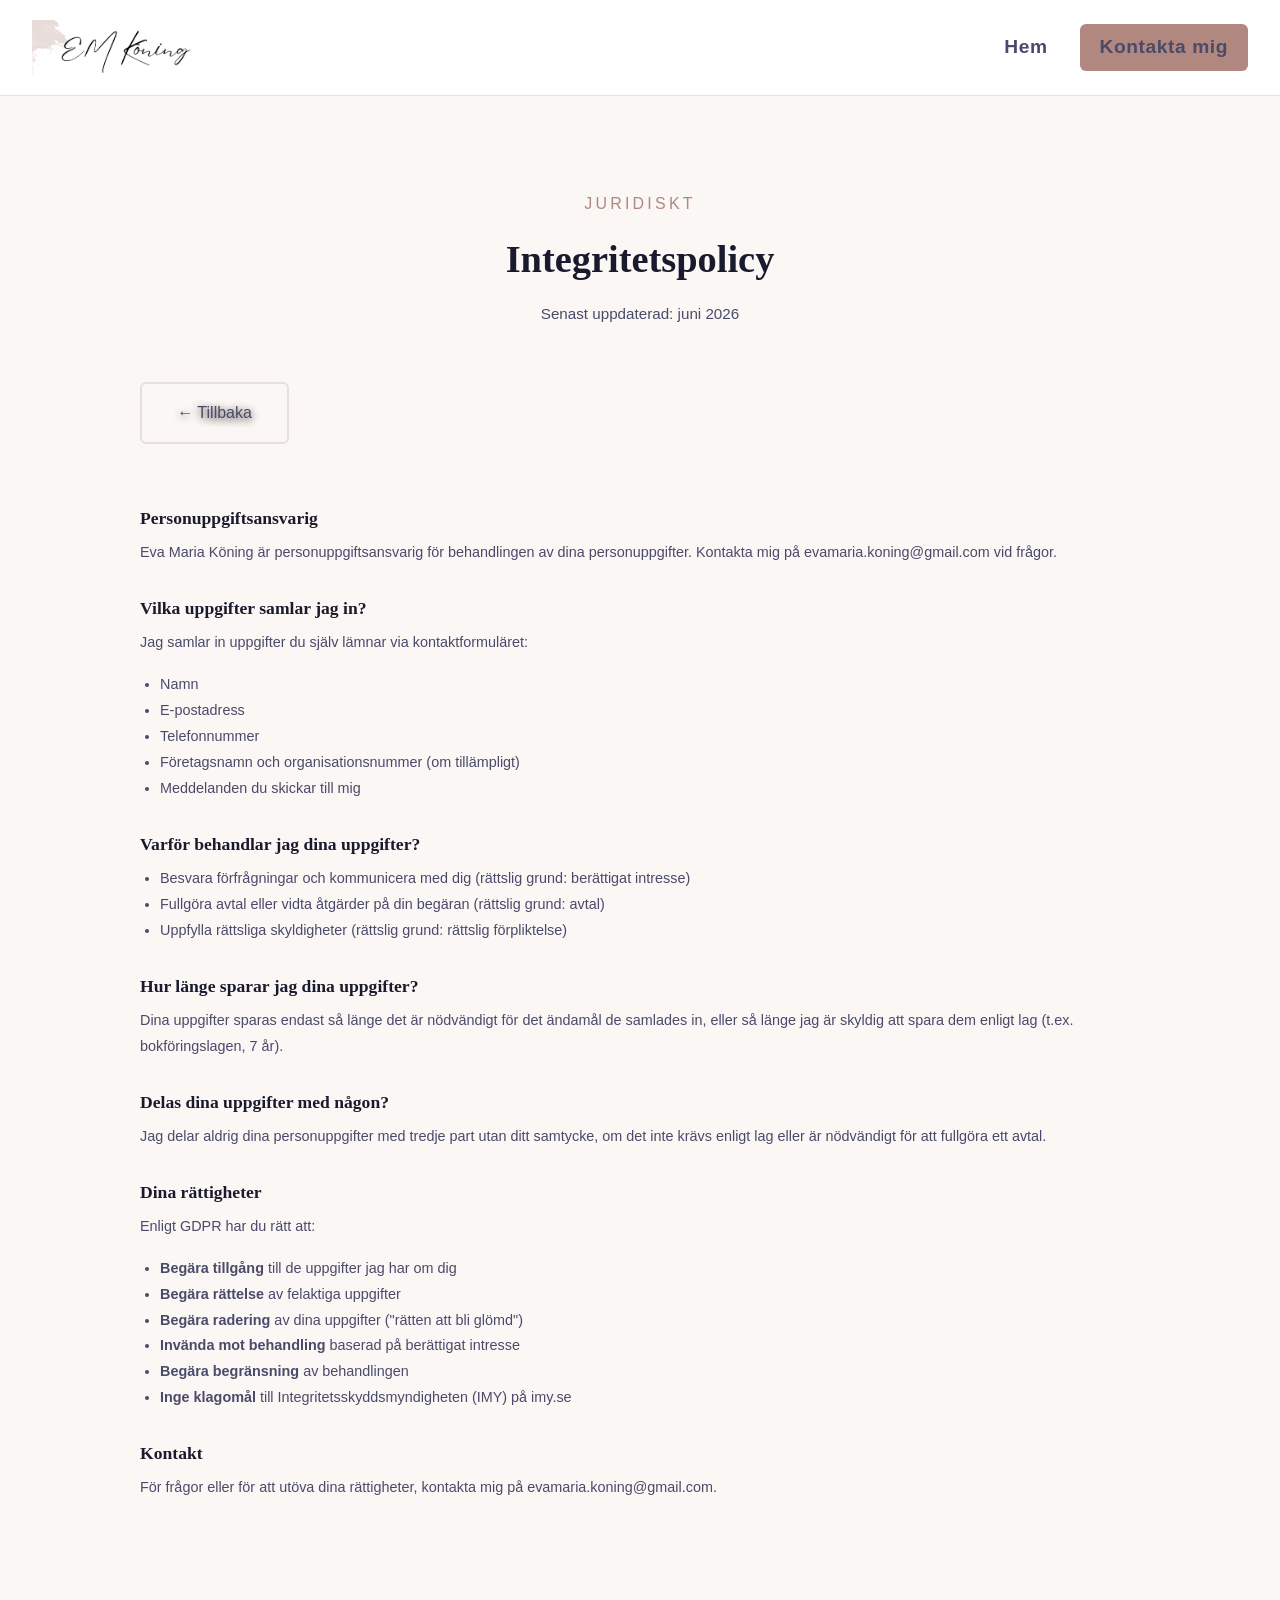
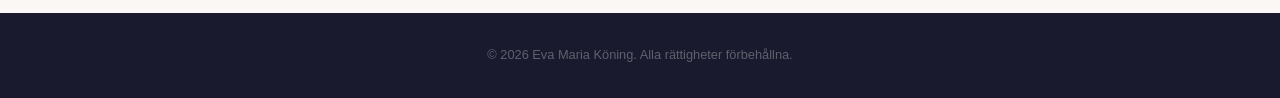
==== commit 45bc2fe6: "added a project" ====
--- a/integritetspolicy.html
+++ b/integritetspolicy.html
@@ -26,7 +26,9 @@
         <nav class="menu">
           <ul>
             <li><a href="index.html">Hem</a></li>
-            <li><a href="index.html#kontakt" class="nav-cta">Kontakta mig</a></li>
+            <li>
+              <a href="index.html#kontakt" class="nav-cta">Kontakta mig</a>
+            </li>
           </ul>
         </nav>
       </div>
--- a/style.css
+++ b/style.css
@@ -19,6 +19,13 @@
   --shadow: 0 2px 16px rgba(26, 26, 46, 0.08);
   --shadow-lg: 0 8px 40px rgba(26, 26, 46, 0.14);
   --transition: 0.3s ease;
+  --header-h: 76px; /* faktisk höjd på fixed headern, mobil */
+}
+
+@media (min-width: 768px) {
+  :root {
+    --header-h: 95px; /* faktisk höjd på fixed headern, desktop */
+  }
 }
 
 *,
@@ -31,6 +38,7 @@
 
 html {
   scroll-behavior: smooth;
+  scroll-padding-top: var(--header-h);
   font-size: 16px;
 }
 
@@ -152,7 +160,7 @@
 
 .menu a {
   display: block;
-  font-size: 1rem;
+  font-size: 1.2rem;
   font-weight: 700;
   letter-spacing: 0.03em;
   padding: 0.75rem 1.5rem;
@@ -160,8 +168,9 @@
   transition: color var(--transition);
 }
 
-.menu a:hover {
-  color: var(--accent);
+.menu a:not(.nav-cta):hover {
+  color: var(--white);
+  text-decoration: underline;
 }
 
 .nav-cta {
@@ -169,14 +178,17 @@
   color: var(--white) !important;
   padding: 0.5rem 1.25rem !important;
   border-radius: var(--radius-sm) !important;
-  transition: background var(--transition) !important;
+  transition: all 0.3s ease !important;
   margin: 0.5rem 1rem !important;
   display: block !important;
   text-align: center !important;
 }
 
 .nav-cta:hover {
-  background: var(--accent) !important;
+  background: var(--accent-light) !important;
+  color: var(--white) !important;
+  transform: translateY(-2px);
+  box-shadow: 0 8px 24px rgba(196, 154, 148, 0.35);
 }
 
 @media (min-width: 768px) {
@@ -240,55 +252,79 @@
   min-height: 100svh; /* undviker att mobilens adressfält kapar innehållet */
   display: flex;
   align-items: center;
-  background: var(--ink);
+  background: #000;
   overflow: hidden;
 }
 
-.hero-bg {
+.hero-video {
   position: absolute;
   inset: 0;
-  background:
-    radial-gradient(
-      ellipse at 70% 50%,
-      rgba(201, 150, 58, 0.15) 0%,
-      transparent 60%
-    ),
-    radial-gradient(
-      ellipse at 20% 80%,
-      rgba(201, 150, 58, 0.08) 0%,
-      transparent 50%
-    );
+
+  width: 100%;
+  height: 100%;
+
+  object-fit: cover;
+
+  z-index: 0;
 }
 
 .hero-content {
   position: relative;
+  z-index: 2;
+
+  width: min(1200px, 92%);
+  margin: auto;
+
+  display: flex;
+  align-items: center;
+
+  min-height: 100vh;
+}
+
+.hero-text {
+  max-width: 620px;
+}
+.hero-overlay {
+  position: absolute;
+  inset: 0;
+
+  background: linear-gradient(
+    90deg,
+    rgba(0, 0, 0, 0.55) 0%,
+    rgba(0, 0, 0, 0.35) 45%,
+    rgba(0, 0, 0, 0.1) 100%
+  );
+
   z-index: 1;
-  padding: 6.5rem 1.5rem 3rem;
-  max-width: 1100px;
-  margin: 0 auto;
-  width: 100%;
-}
-
-/* Loggan som visas inne i hero-innehållet */
+}
+
+/* Loggan är nu fluid - skalar mjukt med skärmen istället för fasta brytpunkter */
 .hero-logo {
   display: block;
-  width: 100%;
-  max-width: 180px;
+  width: clamp(340px, 38vw, 620px);
   height: auto;
-  margin-bottom: 1.5rem;
+  margin-bottom: 2rem;
 }
 
 .hero-eyebrow {
-  font-size: 0.8rem;
-  letter-spacing: 0.2em;
+  display: flex;
+  align-items: center;
+  gap: 18px;
+  margin-bottom: 1.25rem;
+  font-family: "DM Sans", sans-serif;
+  font-size: 1.5rem;
+  font-weight: 600;
+  letter-spacing: 0.24em;
   text-transform: uppercase;
-  color: var(--accent);
-  margin-bottom: 1.5rem;
+  color: #e6c1b7;
+  text-shadow:
+    0 2px 8px rgba(0, 0, 0, 0.45),
+    0 2px 8px rgba(0, 0, 0, 0.45);
 }
 
 .hero-content h1 {
   font-family: "Playfair Display", serif;
-  font-size: clamp(3rem, 8vw, 6rem);
+  font-size: clamp(3rem, 9vw, 6rem);
   font-weight: 700;
   line-height: 1.05;
   color: var(--white);
@@ -301,11 +337,11 @@
 }
 
 .hero-sub {
-  font-size: 1.05rem;
-  color: rgba(255, 255, 255, 0.7);
-  max-width: 500px;
-  margin-bottom: 2.5rem;
-  line-height: 1.7;
+  max-width: 560px;
+  font-size: 1.4rem;
+  line-height: 1.8;
+  color: rgba(255, 255, 255, 0.94);
+  margin: 2rem 0 2.8rem;
 }
 
 .hero-btns {
@@ -314,53 +350,79 @@
   flex-wrap: wrap;
 }
 
-.hero-deco {
-  display: none;
-  position: absolute;
-  right: 5%;
-  top: 50%;
-  transform: translateY(-50%);
-  pointer-events: none;
-}
-
-.deco-circle {
-  width: 300px;
-  height: 300px;
-  border-radius: 50%;
-  border: 1px solid rgba(201, 150, 58, 0.2);
-  position: relative;
-}
-
-.deco-circle::before {
-  content: "";
-  position: absolute;
-  inset: 20px;
-  border-radius: 50%;
-  border: 1px solid rgba(201, 150, 58, 0.15);
-}
-
-.deco-line {
-  width: 1px;
-  height: 120px;
-  background: linear-gradient(to bottom, var(--accent), transparent);
-  margin: 0 auto;
-}
-
-@media (min-width: 768px) {
+/* Orkestrerad entré: varje element i hero-text tonar/glider in i sekvens */
+.hero-text > * {
+  opacity: 0;
+  transform: translateY(30px);
+  animation: hero-reveal 0.9s ease forwards;
+}
+
+.hero-text > *:nth-child(1) {
+  animation-delay: 0.05s;
+}
+
+.hero-text > *:nth-child(2) {
+  animation-delay: 0.2s;
+}
+
+.hero-text > *:nth-child(3) {
+  animation-delay: 0.35s;
+}
+
+.hero-text > *:nth-child(4) {
+  animation-delay: 0.5s;
+}
+
+@keyframes hero-reveal {
+  to {
+    opacity: 1;
+    transform: none;
+  }
+}
+
+@media (prefers-reduced-motion: reduce) {
+  .hero-text > *,
+  .mockup-browser {
+    opacity: 1;
+    transform: none;
+    animation: none;
+  }
+}
+
+@media (max-width: 768px) {
   .hero-content {
-    padding: 8rem 2rem 4rem;
+    justify-content: center;
+    text-align: center;
+  }
+
+  .hero-text {
+    margin: auto;
+  }
+
+  .hero-eyebrow {
+    justify-content: center;
+  }
+
+  .hero-btns {
+    justify-content: center;
   }
 
   .hero-logo {
-    max-width: 220px;
-  }
-
-  .hero-sub {
-    font-size: 1.1rem;
-  }
-
-  .hero-deco {
-    display: block;
+    width: 90%;
+    max-width: 420px;
+  }
+}
+
+@media (min-width: 1024px) {
+  .hero-content {
+    flex-direction: row;
+    align-items: center;
+    gap: 2.5rem;
+  }
+
+  .hero-text {
+    flex: 0 0 56%;
+    max-width: 620px;
   }
 }
 
@@ -370,21 +432,22 @@
 .btn {
   display: inline-block;
   font-family: "DM Sans", sans-serif;
-  font-size: 0.9rem;
+  font-size: 1rem;
   font-weight: 500;
-  padding: 0.85rem 2rem;
+  padding: 1rem 2.2rem;
   border-radius: var(--radius-sm);
   transition: all var(--transition);
   cursor: pointer;
 }
 
 .btn-primary {
+  background: var(--accent-dark);
+  color: var(--white);
+  text-shadow: 0 2px 8px rgba(0, 0, 0, 0.45);
+}
+
+.btn-primary:hover {
   background: var(--accent);
-  color: var(--white);
-}
-
-.btn-primary:hover {
-  background: var(--accent-dark);
   transform: translateY(-2px);
   box-shadow: 0 6px 20px rgba(201, 150, 58, 0.3);
 }
@@ -392,7 +455,10 @@
 .btn-outline {
   background: transparent;
   color: var(--white);
-  border: 1px solid rgba(255, 255, 255, 0.3);
+  text-shadow:
+    0 2px 8px rgba(0, 0, 0, 0.45),
+    0 2px 8px rgba(0, 0, 0, 0.45);
+  border: 2.3px solid var(--accent-dark);
 }
 
 .btn-outline:hover {
@@ -407,6 +473,12 @@
   padding: 4rem 1.25rem;
 }
 
+/* Sidor utan hero (t.ex. integritetspolicy.html) har ingen buffert mot den
+   fasta headern - kompensera så första sektionens innehåll inte hamnar bakom den */
+main > .section:first-child {
+  padding-top: calc(var(--header-h) + 4rem);
+}
+
 .section-alt {
   background: var(--bg-alt);
 }
@@ -423,7 +495,7 @@
 
 .section-label {
   display: block;
-  font-size: 0.9rem;
+  font-size: 1rem;
   letter-spacing: 0.2em;
   text-transform: uppercase;
   color: var(--accent-dark);
@@ -448,6 +520,10 @@
 @media (min-width: 768px) {
   .section {
     padding: 6rem 1.5rem;
+  }
+
+  main > .section:first-child {
+    padding-top: calc(var(--header-h) + 6rem);
   }
 
   .section-header {
